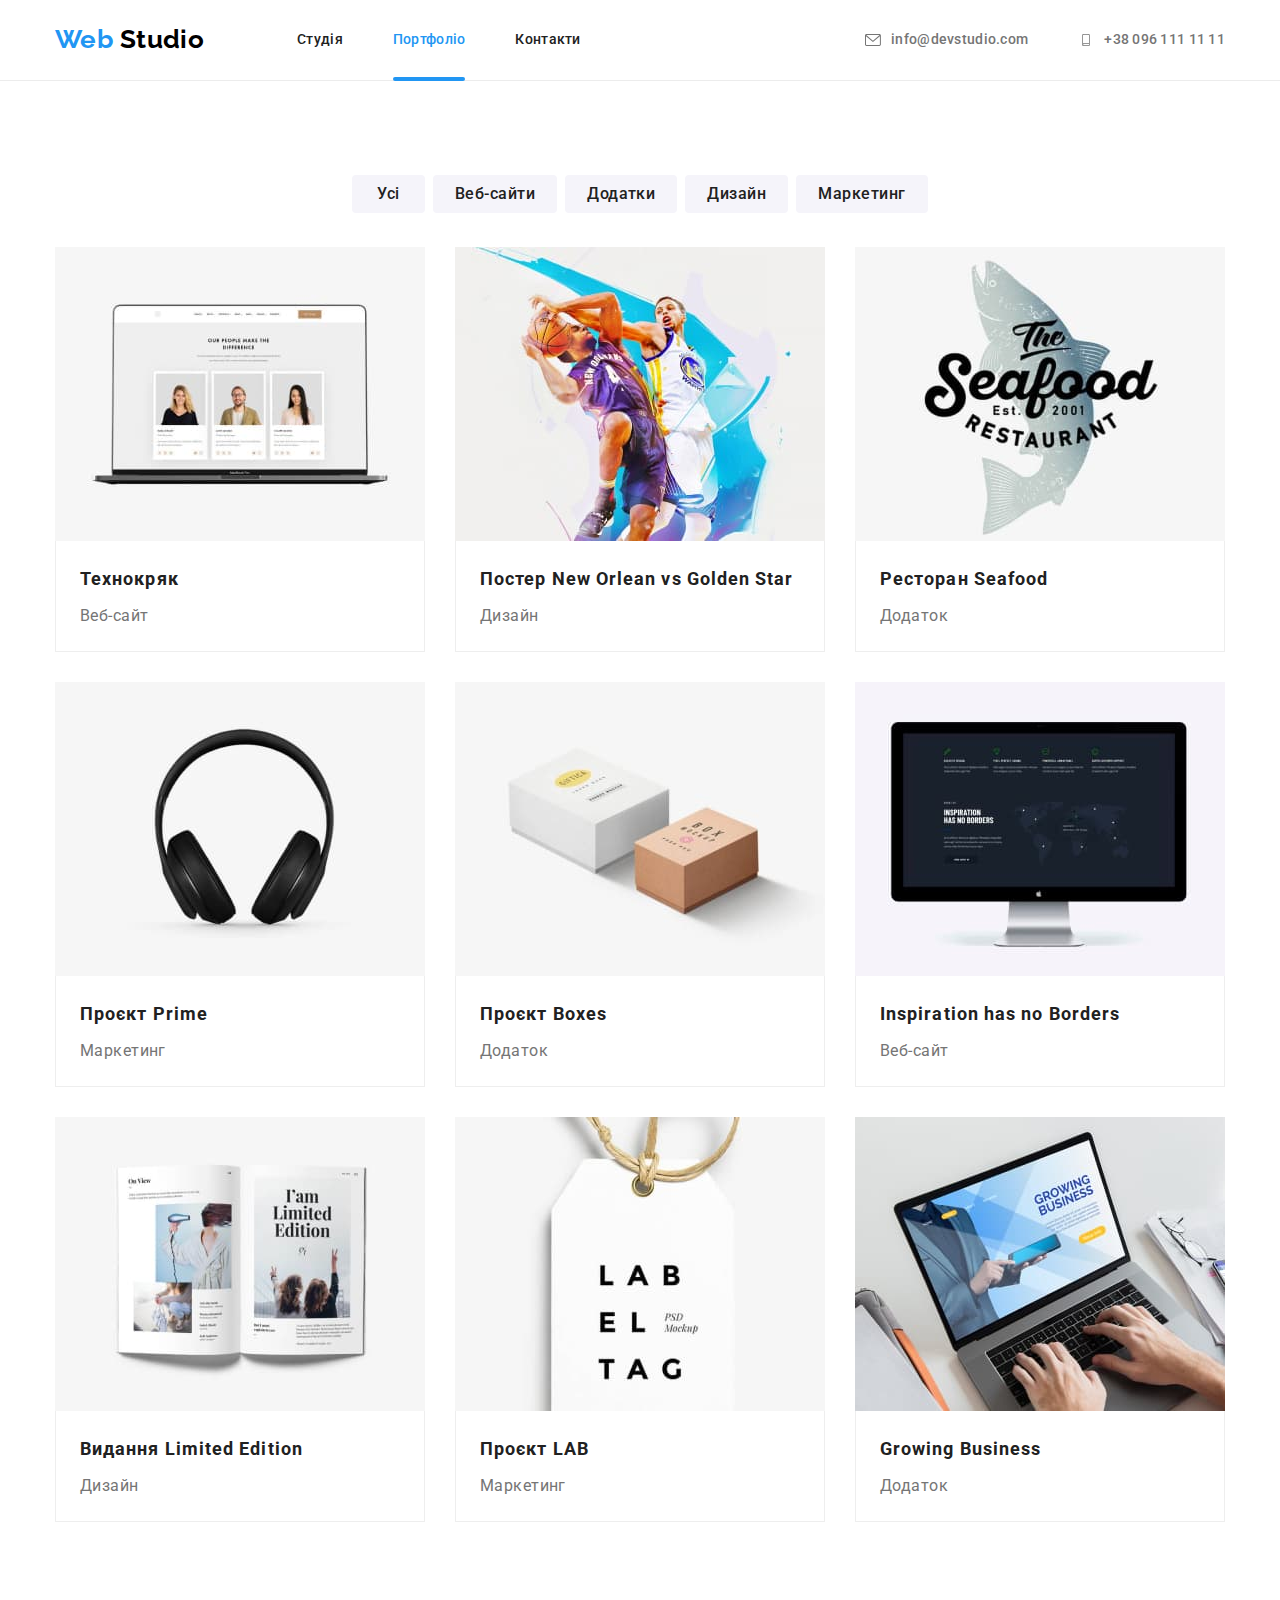
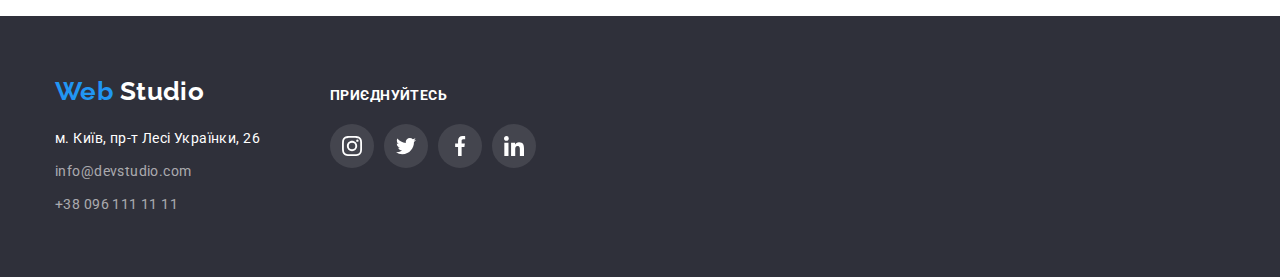
==== portfolio.html @ b71b9fe5 "Додав файли" ====
<!DOCTYPE html>
<html lang="uk">
  <head>
    <meta charset="UTF-8" />
    <meta http-equiv="X-UA-Compatible" content="IE=edge" />
    <meta name="viewport" content="width=device-width, initial-scale=1.0" />
    <title>Portfolio</title>
    <link rel="preconnect" href="https://fonts.googleapis.com" />
    <link rel="preconnect" href="https://fonts.gstatic.com" crossorigin />
    <link
      href="https://fonts.googleapis.com/css2?family=Raleway:wght@700&family=Roboto:wght@400;500;700;900&display=swap"
      rel="stylesheet"
    />
    <link
      rel="stylesheet"
      href="https://cdnjs.cloudflare.com/ajax/libs/modern-normalize/1.1.0/modern-normalize.min.css"
    />
    <link rel="stylesheet" href="./css/styles.css" />
  </head>
  <body>
    <!--Шапка сайту-->
    <header class="main-heder">
      <div class="container">
        <nav class="main-nav">
          <a href="./index.html" class="logo">
            <span class="accent"> Web</span> Studio</a
          >

          <ul class="site-nav list">
            <li class="item"><a href="./index.html" class="link">Студія</a></li>
            <li class="item">
              <a href="./portfolio.html" class="link current link-portfolio"
                >Портфоліо</a
              >
            </li>
            <li class="item"><a href="" class="link">Контакти</a></li>
          </ul>
        </nav>

        <ul class="addres-header list">
          <li class="item">
            <a href="mailto:info@devstudio.com" class="link"
              ><svg class="icon-map icon-heder" width="16" height="12">
                <use href="./images/icons.svg#icon-mail"></use>
              </svg>
              <span>info@devstudio.com</span>
            </a>
          </li>
          <li class="item">
            <a href="tel:+380961111111" class="link"
              ><svg class="icon-phone icon-heder" width="16" height="12">
                <use href="./images/icons.svg#icon-phone"></use>
              </svg>
              <span>+38 096 111 11 11</span>
            </a>
          </li>
        </ul>
      </div>
    </header>
    <!--Портфоліо-->
    <main>
      <section class="portfolio-section section">
        <div class="container">
          <h1 class="visually-hidden">Портфоліо</h1>

          <ul class="portfolio-filter list">
            <li class="item">
              <button type="button" class="button everyone">Усі</button>
            </li>
            <li class="item">
              <button type="button" class="button">Веб-сайти</button>
            </li>
            <li class="item">
              <button type="button" class="button">Додатки</button>
            </li>
            <li class="item">
              <button type="button" class="button">Дизайн</button>
            </li>
            <li class="item">
              <button type="button" class="button">Маркетинг</button>
            </li>
          </ul>

          <ul class="portfolio-list list">
            <li class="item">
              <a href="" class="link portfolio-link">
                <div class="portfolio-overlay">
                  <img
                    class="img-portfolio"
                    src="./images/img-7.jpg"
                    alt="технокряк"
                    width="370"
                  />
                  <p class="overlay-text">
                    Ресурс пропонує комплексні пропозиції з різним рівнем
                    функціоналу та сервісів. Все це дозволить відвідувачу
                    отримати вичерпні відомості про компанію чи приватну особу.
                  </p>
                </div>
                <div class="img-text">
                  <h2 class="project">Технокряк</h2>
                  <p class="text">Веб-сайт</p>
                </div>
              </a>
            </li>

            <li class="item">
              <a href="" class="link portfolio-link">
                <div class="portfolio-overlay">
                  <img
                    class="img-portfolio"
                    src="./images/img-8.jpg"
                    alt="постер"
                    width="370"
                  />
                  <p class="overlay-text">
                    Ресурс пропонує комплексні пропозиції з різним рівнем
                    функціоналу та сервісів. Все це дозволить відвідувачу
                    отримати вичерпні відомості про компанію чи приватну особу.
                  </p>
                </div>
                <div class="img-text">
                  <h2 class="project">Постер New Orlean vs Golden Star</h2>
                  <p class="text">Дизайн</p>
                </div>
              </a>
            </li>
            <li class="item">
              <a href="" class="link portfolio-link">
                <div class="portfolio-overlay">
                  <img
                    class="img-portfolio"
                    src="./images/img-9.jpg"
                    alt="ресторан"
                    width="370"
                  />
                  <p class="overlay-text">
                    Ресурс пропонує комплексні пропозиції з різним рівнем
                    функціоналу та сервісів. Все це дозволить відвідувачу
                    отримати вичерпні відомості про компанію чи приватну особу.
                  </p>
                </div>
                <div class="img-text">
                  <h2 class="project">Ресторан Seafood</h2>
                  <p class="text">Додаток</p>
                </div>
              </a>
            </li>
            <li class="item">
              <a href="" class="link portfolio-link">
                <div class="portfolio-overlay">
                  <img
                    class="img-portfolio"
                    src="./images/img-10.jpg"
                    alt="проект прайм"
                    width="370"
                  />
                  <p class="overlay-text">
                    Ресурс пропонує комплексні пропозиції з різним рівнем
                    функціоналу та сервісів. Все це дозволить відвідувачу
                    отримати вичерпні відомості про компанію чи приватну особу.
                  </p>
                </div>
                <div class="img-text">
                  <h2 class="project">Проєкт Prime</h2>
                  <p class="text">Маркетинг</p>
                </div>
              </a>
            </li>
            <li class="item">
              <a href="" class="link portfolio-link">
                <div class="portfolio-overlay">
                  <img
                    class="img-portfolio"
                    src="./images/img-11.jpg"
                    alt="прєкт бокси"
                    width="370"
                  />
                  <p class="overlay-text">
                    Ресурс пропонує комплексні пропозиції з різним рівнем
                    функціоналу та сервісів. Все це дозволить відвідувачу
                    отримати вичерпні відомості про компанію чи приватну особу.
                  </p>
                </div>
                <div class="img-text">
                  <h2 class="project">Проєкт Boxes</h2>
                  <p class="text">Додаток</p>
                </div>
              </a>
            </li>
            <li class="item">
              <a href="" class="link portfolio-link">
                <div class="portfolio-overlay">
                  <img
                    class="img-portfolio"
                    src="./images/img-12.jpg"
                    alt="натхнення не має кордонів"
                    width="370"
                  />
                  <p class="overlay-text">
                    Ресурс пропонує комплексні пропозиції з різним рівнем
                    функціоналу та сервісів. Все це дозволить відвідувачу
                    отримати вичерпні відомості про компанію чи приватну особу.
                  </p>
                </div>
                <div class="img-text">
                  <h2 class="project">Inspiration has no Borders</h2>
                  <p class="text">Веб-сайт</p>
                </div>
              </a>
            </li>
            <li class="item">
              <a href="" class="link portfolio-link">
                <div class="portfolio-overlay">
                  <img
                    class="img-portfolio"
                    src="./images/img-13.jpg"
                    alt="лімітоване видання"
                    width="370"
                  />
                  <p class="overlay-text">
                    Ресурс пропонує комплексні пропозиції з різним рівнем
                    функціоналу та сервісів. Все це дозволить відвідувачу
                    отримати вичерпні відомості про компанію чи приватну особу.
                  </p>
                </div>
                <div class="img-text">
                  <h2 class="project">Видання Limited Edition</h2>
                  <p class="text">Дизайн</p>
                </div>
              </a>
            </li>
            <li class="item">
              <a href="" class="link portfolio-link">
                <div class="portfolio-overlay">
                  <img
                    class="img-portfolio"
                    src="./images/img-14.jpg"
                    alt="проєкт лаб"
                    width="370"
                  />
                  <p class="overlay-text">
                    Ресурс пропонує комплексні пропозиції з різним рівнем
                    функціоналу та сервісів. Все це дозволить відвідувачу
                    отримати вичерпні відомості про компанію чи приватну особу.
                  </p>
                </div>
                <div class="img-text">
                  <h2 class="project">Проєкт LAB</h2>
                  <p class="text">Маркетинг</p>
                </div>
              </a>
            </li>
            <li class="item">
              <a href="" class="link portfolio-link">
                <div class="portfolio-overlay">
                  <img
                    class="img-portfolio"
                    src="./images/img-15.jpg"
                    alt="зростаючий бізнес"
                    width="370"
                  />
                  <p class="overlay-text">
                    Ресурс пропонує комплексні пропозиції з різним рівнем
                    функціоналу та сервісів. Все це дозволить відвідувачу
                    отримати вичерпні відомості про компанію чи приватну особу.
                  </p>
                </div>
                <div class="img-text">
                  <h2 class="project">Growing Business</h2>
                  <p class="text">Додаток</p>
                </div>
              </a>
            </li>
          </ul>
        </div>
      </section>
    </main>
    <!--Підвал-->
    <footer class="footer">
      <div class="container">
        <div class="">
          <a href="./index.html" class="logo-footer">
            <span class="accent"> Web</span> Studio</a
          >
          <address>
            <ul class="address-footer list">
              <li>
                <a
                  href="https://goo.gl/maps/JW1N6J5ZFGcBBdPn9"
                  target="_blank"
                  rel="noopener noreferrer nofollow"
                  class="map"
                  >м. Київ, пр-т Лесі Українки, 26</a
                >
              </li>
              <li>
                <a href="mailto:info@devstudio.com" class="link mail"
                  >info@devstudio.com</a
                >
              </li>
              <li>
                <a href="tel:+380961111111" class="link">+38 096 111 11 11</a>
              </li>
            </ul>
          </address>
        </div>
        <div class="footer-social">
          <h2 class="footer-titel">приєднуйтесь</h2>
          <ul class="footer-list list">
            <li class="item">
              <a href="" class="social-link">
                <svg class="social-icon" width="20" heigth="20">
                  <use href="./images/icons.svg#icon-instagram"></use>
                </svg>
              </a>
            </li>
            <li class="item">
              <a href="" class="social-link">
                <svg class="social-icon" width="20" heigth="20">
                  <use href="./images/icons.svg#icon-twitter"></use>
                </svg>
              </a>
            </li>
            <li class="item">
              <a href="" class="social-link">
                <svg class="social-icon" width="20" heigth="20">
                  <use href="./images/icons.svg#icon-facebook"></use>
                </svg>
              </a>
            </li>
            <li class="item">
              <a href="" class="social-link">
                <svg class="social-icon" width="20" heigth="20">
                  <use href="./images/icons.svg#icon-linkedin"></use>
                </svg>
              </a>
            </li>
          </ul>
        </div>
      </div>
    </footer>
  </body>
</html>
---- css/styles.css ----
:root {
  --primary-text-color: #757575;
  --title-text-color: #212121;
  --accent-color: #2196f3;
  --hero-title-color: #ffffff;
  --primary-bg-color: #ffffff;
  --button-color: #f5f4fa;
  --primary-button-color: #ffffff;
  --logo-color: #000000;
  --bg-hero-color: #2f303a;
  --bg-futer-color: #2f303a;
  --bg-team-color: #f5f4fa;
  --button-hero: #188ce8;
  --logo-footer-color: #ffffff;
  --link-footer-color: #ffffff99;
  --map-footer-color: #ffffff;
  --bg--button-primary-color: #ffffff;
  --button-hover-focus-color: #ffffff;
  --icons-color: #afb1b8;
  --primary-white-color: #ffffff;
}

h1,
h2,
h3,
p {
  margin: 0;
}

.container {
  width: 1200px;
  padding: 0 15px;
  margin: 0 auto;
}

body {
  background-color: var(--primary-bg-color);
  color: var(--primary-text-color);
  font-family: Roboto, sans-serif;
  letter-spacing: 0.03em;
  font-size: 14px;
}

.list {
  list-style: none;
  padding-left: 0;
  margin: 0;
}

.visually-hidden {
  position: absolute;
  white-space: nowrap;
  width: 1px;
  height: 1px;
  overflow: hidden;
  border: 0;
  padding: 0;
  clip: rect(0 0 0 0);
  clip-path: inset(50%);
  margin: -1px;
}

.main-heder {
  border-bottom: 1px solid #ececec;
}

.main-heder .container {
  display: flex;
  align-items: center;
}

/* logo */

.logo {
  color: var(--logo-color);
  font-family: Raleway, sans-serif;
  font-weight: 700;
  font-size: 26px;
  line-height: 1.19;
  text-decoration: none;
  margin-right: 93px;
  padding-top: 24px;
  padding-bottom: 25px;
  transition: color 250ms cubic-bezier(0.4, 0, 0.2, 1);
}
.logo .accent {
  color: var(--accent-color);
}
.logo:hover,
.logo:focus {
  color: var(--accent-color);
}
.logo-footer {
  color: var(--logo-footer-color);
  font-family: Raleway, sans-serif;
  font-weight: 700;
  font-size: 26px;
  line-height: 1.19;
  text-decoration: none;
  display: inline-block;
  margin-bottom: 20px;
  transition: color 250ms cubic-bezier(0.4, 0, 0.2, 1);
}

.logo-footer .accent {
  color: var(--accent-color);
}

.logo-footer:hover,
.logo-footer:focus {
  color: var(--accent-color);
}

.link-studio::after {
  display: flex;
  content: "";
  width: 100%;
  height: 4px;
  background: #2196f3;
  border-radius: 2px;
  position: absolute;
  bottom: -1px;
}

.link-portfolio::after {
  display: flex;
  content: "";
  width: 100%;
  height: 4px;
  background: #2196f3;
  border-radius: 2px;
  position: absolute;
  bottom: -1px;
}

/* .studio {
  position: relative;
} */

/* site-nav */

.main-nav {
  display: flex;
  align-items: center;
}

.site-nav .item:not(:last-child) {
  margin-right: 50px;
}

.site-nav {
  font-weight: 500;
  line-height: 1.14;
  letter-spacing: 0.02em;
  display: flex;
}
.site-nav .link {
  color: var(--title-text-color);
  text-decoration: none;
  display: block;
  padding-top: 32px;
  padding-bottom: 32px;
  position: relative;
  transition: color 250ms cubic-bezier(0.4, 0, 0.2, 1);
}
.site-nav .link:hover,
.site-nav .link:focus {
  color: var(--accent-color);
  transition: 250ms cubic-bezier(0.4, 0, 0.2, 1);
}

.site-nav .link.current {
  color: var(--accent-color);
}

.addres-header .link:hover .icon-heder,
.addres-header .link:focus .icon-heder {
  fill: var(--accent-color);
}

.icon-heder {
  fill: #757575;
}
.icon-map {
  margin-right: 10px;
}

.icon-phone {
  margin-right: 10px;
}

/* addres-header */

.addres-header .item:not(:last-child) {
  margin-right: 50px;
}

.addres-header {
  font-weight: 500;
  line-height: 1.14;
  letter-spacing: 0.02em;
  display: flex;
  margin-left: auto;
}
.addres-header .link {
  color: var(--primary-text-color);
  text-decoration: none;
  padding-top: 32px;
  padding-bottom: 32px;
  display: flex;
  align-items: center;
  justify-content: center;
  transition: color 250ms cubic-bezier(0.4, 0, 0.2, 1);
}
.addres-header .link:hover,
.addres-header .link:focus {
  color: var(--accent-color);
}

/* section */

.section {
  padding-top: 94px;
  padding-bottom: 94px;
}

.section-title {
  color: var(--title-text-color);
  font-weight: 700;
  font-size: 36px;
  line-height: 1.7;
  text-align: center;
  margin-bottom: 50px;
}

/* hero */

.hero {
  padding: 200px 0;
  max-width: 1600px;
  margin-left: auto;
  margin-right: auto;
  background-color: var(--bg-hero-color);
  background-image: linear-gradient(
      rgba(47, 48, 58, 0.4),
      rgba(47, 48, 58, 0.4)
    ),
    url(../images/hero.jpg);
  background-repeat: no-repeat;
  background-size: cover;
  background-position: center;
  text-align: center;
}
.hero-title {
  color: var(--hero-title-color);
  font-weight: 900;
  font-size: 44px;
  line-height: 1.36;
  text-align: center;
  letter-spacing: 0.06em;
  text-transform: uppercase;
  width: 696px;
  margin-bottom: 30px;
  margin-left: auto;
  margin-right: auto;
}

/* feature-list */

.feature-list {
  display: flex;
  margin-right: -30px;
  /* justify-content: center;
  align-content: center; */
}

.feature-icons {
  display: flex;
  text-align: center;
  align-items: center;
  justify-content: center;
  width: 270px;
  height: 120px;
  /* padding-top: 25px;
  padding-bottom: 25px; */
  margin-bottom: 30px;
  background: #f5f4fa;
  border-radius: 4px;
}

.feature-list .item {
  display: inline-block;
  flex-basis: calc((100% - 90px) / 4);
  margin-right: 30px;
  align-items: center;
  justify-content: center;
}

.feature-list .title {
  color: var(--title-text-color);
  font-weight: 700;
  font-size: 14px;
  line-height: 1.14;
  text-transform: uppercase;
  margin-bottom: 10px;
}

.feature-list .text {
  line-height: 1.71;
}

/* section-work */

.section-work {
  padding-top: 0;
}

.work-list {
  display: flex;
  margin-right: -30px;
}

.work-list .item {
  flex-basis: calc((100% - 60px) / 3);
  margin-right: 30px;
  position: relative;
}

.img-work {
  display: block;
}

.work-list .work-text {
  display: flex;
  color: var(--primary-white-color);
  font-style: normal;
  font-weight: 700;
  font-size: 14px;
  line-height: 1.14;
  text-align: center;
  letter-spacing: 0.03em;
  text-transform: uppercase;
  background: rgba(47, 48, 58, 0.8);
  /* padding-top: 27px;
  padding-bottom: 27px; */
  position: absolute;
  width: 370px;
  height: 70px;
  justify-content: center;
  align-items: center;
  bottom: 0px;
  /* width: 100%; */
}

/* team-list */

.team-list {
  display: flex;
  margin-right: -30px;
}

.team-list .item {
  flex-basis: calc((100% - 90px) / 4);
  margin-right: 30px;
  width: 270px;
  background: var(--primary-bg-color);
  box-shadow: 0px 1px 3px rgba(0, 0, 0, 0.12), 0px 1px 1px rgba(0, 0, 0, 0.14),
    0px 2px 1px rgba(0, 0, 0, 0.2);
  border-radius: 0px 0px 4px 4px;
}

.img-team {
  display: block;
  margin-bottom: 30px;
}

/* .team-text {
  padding: 30px 0;
  background-color: var(--primary-bg-color);
} */

.section-team {
  background-color: var(--bg-team-color);
}
.team-list .title {
  color: var(--title-text-color);
  font-weight: 500;
  font-size: 16px;
  line-height: 1.19;
  text-align: center;
  margin-bottom: 10px;
}

.team-list .text {
  font-size: 16px;
  line-height: 1.19;
  text-align: center;
  margin-bottom: 16px;
}

.team-list .social-item {
  display: flex;
  width: 44px;
  height: 44px;
}

.team-list .social-item:not(:last-child) {
  margin-right: 10px;
}

.team-list .social-link {
  width: 100%;
  height: 100%;
  display: flex;
  align-items: center;
  justify-content: center;
  border-radius: 50%;
  transition: background-color 250ms cubic-bezier(0.4, 0, 0.2, 1);
}

.team-list .social-link:hover,
.team-list .social-link:focus {
  background-color: var(--accent-color);
}

.team-list .social-link:hover .social-icon,
.team-list .social-link:focus .social-icon {
  fill: var(--primary-bg-color);
  cursor: pointer;
}

.team-list .social-icons {
  display: flex;
  justify-content: center;
  padding-bottom: 30px;
}

/* .team-list .social-icons {
  padding-bottom: 30px;
} */

.team-list .social-icon {
  fill: var(--icons-color);
  height: 44px;
  transition: fill 250ms cubic-bezier(0.4, 0, 0.2, 1);
}

/* .team {
  overflow: hidden;
  box-shadow: 0px 1px 3px rgba(0, 0, 0, 0.12), 0px 1px 1px rgba(0, 0, 0, 0.14),
    0px 2px 1px rgba(0, 0, 0, 0.2);
  border-radius: 0px 0px 4px 4px;
} */

/* клієнти */

.clients-list .item {
  list-style: none;
  width: 170px;
  height: 92px;
}

.clients-list {
  display: flex;
  justify-content: center;
  align-content: center;
  margin-right: -30px;
  text-align: center;
}

.clients-list .item {
  flex-basis: calc((100% - 90px) / 4);
  margin-right: 30px;
}

.clients-list .clients-link {
  /* width: 170px;
  height: 92px; */
  width: 100%;
  height: 100%;
  display: flex;
  align-items: center;
  justify-content: center;
  border: 1px solid #afb1b8;
  border-radius: 4px;
  transition: border 250ms cubic-bezier(0.4, 0, 0.2, 1);
}

.clients-list .clients-icon {
  /* display: flex;
  justify-content: center;
  align-items: center;
  margin: 16px 32px; */
  fill: var(--icons-color);
  transition: fill 250ms cubic-bezier(0.4, 0, 0.2, 1);
}

.clients-list .clients-link:hover .clients-icon,
.clients-list .clients-link:focus .clients-icon {
  fill: var(--accent-color);
}

.clients-link:hover,
.clients-link:focus {
  border: 1px solid var(--accent-color);
  /* border-radius: 4px; */
}

/* portfolio-list */

.portfolio-filter .item:not(:last-child) {
  margin-right: 8px;
}

.img-portfolio {
  display: block;
}

.img-text {
  border: 1px solid #eeeeee;
  border-top: none;
  padding: 20px 24px;
}

.portfolio-filter {
  margin-bottom: 34px;
  display: flex;
  justify-content: center;
  align-items: center;
}

.portfolio-list {
  display: flex;
  flex-wrap: wrap;
  /* margin-right: -30px;
  margin-bottom: -30px; */
  gap: 30px;
}

.portfolio-list .link:hover {
  box-shadow: 0px 1px 1px rgba(0, 0, 0, 0.12), 0px 4px 4px rgba(0, 0, 0, 0.06),
    1px 4px 6px rgba(0, 0, 0, 0.16);
}

.portfolio-list .project {
  color: var(--title-text-color);
  font-weight: 700;
  font-size: 18px;
  line-height: 2;
  letter-spacing: 0.06em;
  margin-bottom: 4px;
}

.portfolio-list .text {
  color: var(--primary-text-color);
  font-size: 16px;
  line-height: 1.88;
}

.portfolio-list .link {
  text-decoration: none;
  flex-basis: calc((100% - 60px) / 3);
  display: block;
  transition: box-shadow 250ms cubic-bezier(0.4, 0, 0.2, 1);
}

.portfolio-overlay {
  position: relative;
  overflow: hidden;
}

.portfolio-list .item:hover .overlay-text {
  transform: translateY(0);
}

.overlay-text {
  display: flex;
  font-style: normal;
  font-weight: 400;
  font-size: 18px;
  line-height: 1.56;
  letter-spacing: 0.03em;
  color: #ffffff;
  position: absolute;
  bottom: 0;
  background: rgba(33, 150, 243, 0.9);
  width: 100%;
  height: 100%;
  align-items: center;
  justify-content: center;
  padding: 63px 24px;
  transform: translateY(100%);
  transition: 250ms cubic-bezier(0.4, 0, 0.2, 1);
}

/* button */

.button {
  background-color: var(--button-color);
  color: var(--title-text-color);
  font-family: inherit;
  font-weight: 500;
  font-size: 16px;
  line-height: 1.62;
  text-align: center;
  letter-spacing: 0.03em;
  cursor: pointer;
  border-radius: 4px;
  padding: 6px 22px;
  border: none;
  transition: box-shadow 250ms cubic-bezier(0.4, 0, 0.2, 1);
  transition: background-color 250ms cubic-bezier(0.4, 0, 0.2, 1);
}
.button:hover,
.button:focus {
  color: var(--button-hover-focus-color);
  background-color: var(--accent-color);
  box-shadow: 0px 3px 1px rgba(0, 0, 0, 0.1), 0px 1px 2px rgba(0, 0, 0, 0.08),
    0px 2px 2px rgba(0, 0, 0, 0.12);
}
.button.everyone {
  padding: 6px 25px;
}
.button.primary {
  background-color: var(--accent-color);
  color: var(--primary-button-color);
  font-family: inherit;
  font-weight: 700;
  font-size: 16px;
  line-height: 1.88;
  letter-spacing: 0.06em;
  display: flex;
  align-items: center;
  justify-content: center;
  width: 216px;
  height: 50px;
  margin: 0 auto;
  display: block;
  padding: 0;
  box-shadow: none;
  transition: background-color 250ms cubic-bezier(0.4, 0, 0.2, 1);
}
.button.primary:hover,
.button.primary:focus {
  color: var(--primary-button-color);
  background-color: var(--button-hero);
}

/* footer */

footer .container {
  display: flex;
  align-items: baseline;
}

.footer-social {
  margin-left: 70px;
}

.footer-list {
  display: flex;
}

.footer-list .item {
  width: 44px;
  height: 44px;
}

.footer-list .item:not(:last-child) {
  margin-right: 10px;
}

.footer-list .social-link {
  width: 100%;
  height: 100%;
  display: flex;
  align-items: center;
  justify-content: center;
  border-radius: 50%;
  background: rgba(255, 255, 255, 0.1);
  transition: background-color 250ms cubic-bezier(0.4, 0, 0.2, 1);
}

.footer-list .social-icon {
  fill: var(--logo-footer-color);
  height: 44px;
}

.footer-list .social-link:hover,
.footer-list .social-link:focus {
  background-color: var(--accent-color);
}

.mail {
  margin-bottom: 9px;
  display: block;
}
.footer {
  background-color: var(--bg-futer-color);
  padding-top: 60px;
  padding-bottom: 60px;
}
.address-footer .map {
  font-style: normal;
  color: var(--map-footer-color);
  line-height: 1.71;
  text-decoration: none;
  margin-bottom: 9px;
  display: block;
  transition: color 250ms cubic-bezier(0.4, 0, 0.2, 1);
}
.address-footer .link {
  font-style: normal;
  color: var(--link-footer-color);
  line-height: 1.71;
  text-decoration: none;
  transition: color 250ms cubic-bezier(0.4, 0, 0.2, 1);
}
.address-footer .map:hover,
.address-footer .map:focus {
  color: var(--accent-color);
}
.address-footer .link:hover,
.address-footer .link:focus {
  color: var(--accent-color);
}

.footer-titel {
  color: var(--logo-footer-color);
  font-style: normal;
  font-weight: 700;
  font-size: 14px;
  line-height: 1.14;
  letter-spacing: 0.03em;
  text-transform: uppercase;
  margin-bottom: 20px;
}

.modal {
  width: 528px;
  height: 581px;
  position: absolute;
  top: 50%;
  left: 50%;
  transform: translate(-50%, -50%) rotate(0);
  transition: transform 1000ms linear;
  background: #ffffff;
  box-shadow: 0px 1px 3px rgba(0, 0, 0, 0.12), 0px 1px 1px rgba(0, 0, 0, 0.14),
    0px 2px 1px rgba(0, 0, 0, 0.2);
  border-radius: 4px;
}

.modal .close-sign {
  position: absolute;
  display: flex;
  justify-content: center;
  cursor: pointer;
  align-items: center;
  top: 8px;
  right: 8px;
  width: 30px;
  height: 30px;
  border: 1px solid rgba(0, 0, 0, 0.1);
  border-radius: 50%;
}

.closed {
  height: 30px;
}

.modal-backdrop {
  position: fixed;
  top: 0;
  bottom: 0;
  left: 0;
  right: 0;
  background: rgba(0, 0, 0, 0.2);
  transition: opacity 500ms, visibility 500ms;
}

.modal-backdrop.is-hidden .modal {
  transform: rotate(-180deg);
}

.is-hidden {
  visibility: hidden;
  opacity: 0;
  pointer-events: none;
}
/* колір основногу тексту #212121 */
/* колір вторичного текту #757575 */
/* фон білий #FFFFFF */
/* сірий  #2F303A */
/* акцент #2196F3 */
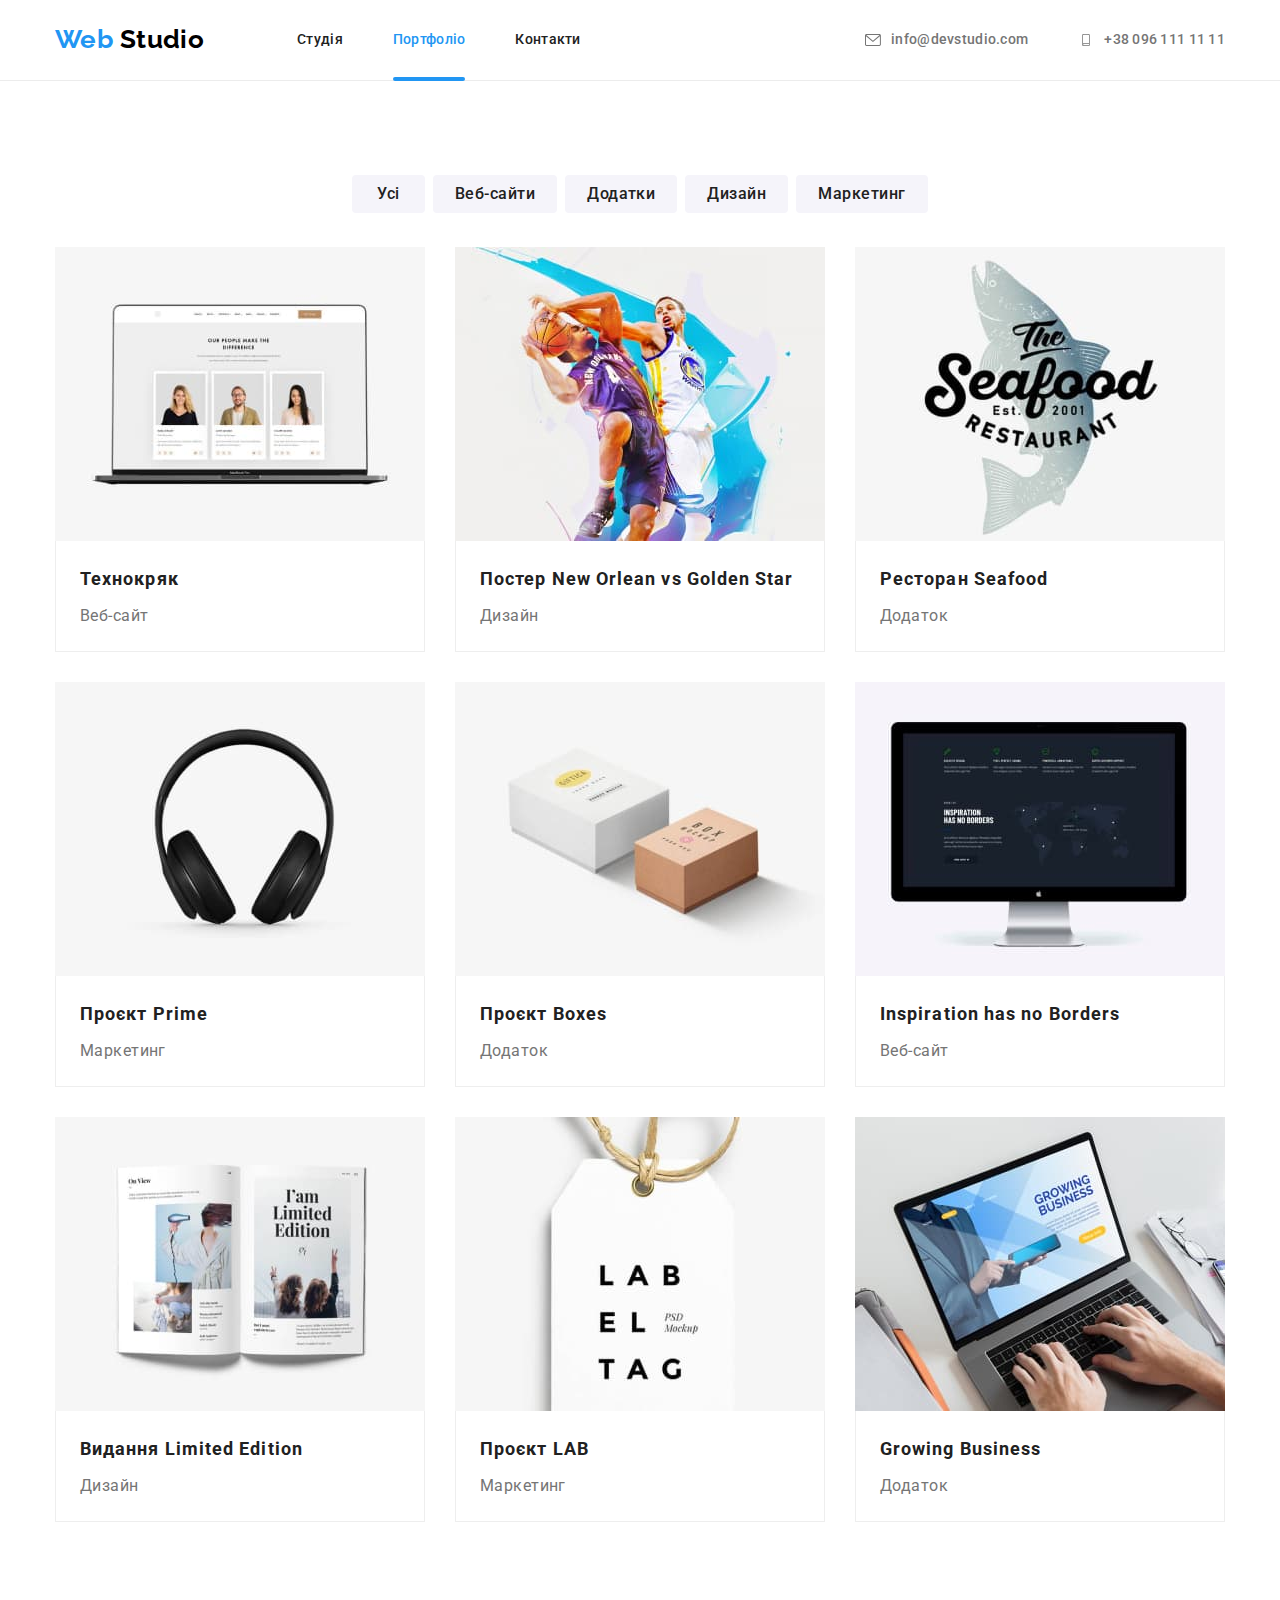
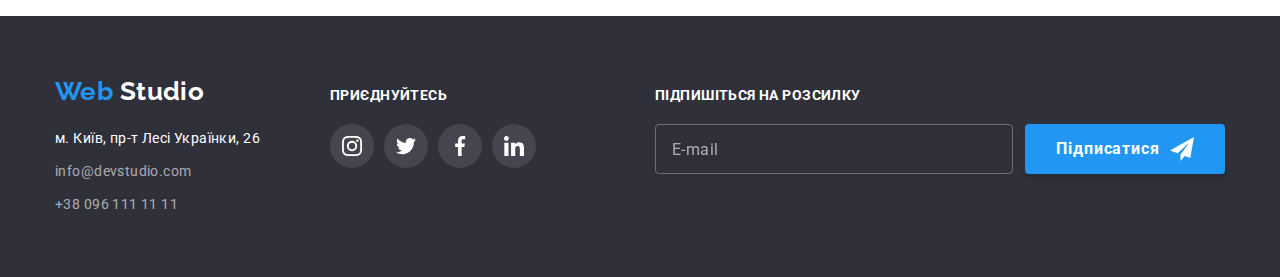
==== commit 9a4e258d: "Доробив форму" ====
--- a/portfolio.html
+++ b/portfolio.html
@@ -338,6 +338,23 @@
             </li>
           </ul>
         </div>
+        <div class="footer-email-input">
+          <p class="footer-email-input-text">Підпишіться на розсилку</p>
+          <form class="footer-form">
+            <input
+              name="e-mail"
+              type="email"
+              placeholder="E-mail"
+              class="footer-input"
+            />
+
+            <button type="submit" class="footer-button">
+              Підписатися<svg class="button-icon" width="24" height="24">
+                <use href="./images/icons.svg#icon-send"></use>
+              </svg>
+            </button>
+          </form>
+        </div>
       </div>
     </footer>
   </body>
--- a/css/styles.css
+++ b/css/styles.css
@@ -635,14 +635,13 @@
   width: 216px;
   height: 50px;
   margin: 0 auto;
-  display: block;
   padding: 0;
   box-shadow: none;
   transition: background-color 250ms cubic-bezier(0.4, 0, 0.2, 1);
 }
 .button.primary:hover,
 .button.primary:focus {
-  color: var(--primary-button-color);
+  /* color: var(--primary-button-color); */
   background-color: var(--button-hero);
 }
 
@@ -734,6 +733,85 @@
   letter-spacing: 0.03em;
   text-transform: uppercase;
   margin-bottom: 20px;
+}
+
+.footer-email-input-text {
+  font-style: normal;
+  font-weight: 700;
+  font-size: 14px;
+  line-height: 1.14;
+  letter-spacing: 0.03em;
+  text-transform: uppercase;
+  margin-bottom: 20px;
+
+  color: #ffffff;
+}
+
+.footer-email-input {
+  margin-left: auto;
+}
+
+.footer-button {
+  font-style: normal;
+  font-weight: 700;
+  font-size: 16px;
+  line-height: 1.88;
+  display: flex;
+  align-items: center;
+  text-align: center;
+  justify-content: center;
+  cursor: pointer;
+  letter-spacing: 0.06em;
+  width: 200px;
+  height: 50px;
+  background: #2196f3;
+  color: #ffffff;
+  box-shadow: 0px 4px 4px rgba(0, 0, 0, 0.15);
+  border-radius: 4px;
+  padding: 0;
+  border: 0;
+  transition: background-color 250ms cubic-bezier(0.4, 0, 0.2, 1);
+}
+
+.footer-button:hover,
+.footer-button:focus {
+  background-color: var(--button-hero);
+}
+
+.footer-form {
+  display: flex;
+}
+
+.footer-input {
+  font-style: normal;
+  font-weight: 400;
+  font-size: 16px;
+  line-height: 1.25;
+  letter-spacing: 0.03em;
+  color: var(--primary-white-color);
+
+  width: 358px;
+  height: 50px;
+  border: 1px solid rgba(255, 255, 255, 0.3);
+  filter: drop-shadow(0px 4px 4px rgba(0, 0, 0, 0.15));
+  border-radius: 4px;
+  background: transparent;
+  outline: none;
+  margin-right: 12px;
+  padding: 15px 16px;
+  transition: border 250ms cubic-bezier(0.4, 0, 0.2, 1);
+}
+
+.footer-input:focus {
+  border: 1px solid var(--accent-color);
+}
+
+.footer-input::placeholder {
+  color: rgba(255, 255, 255, 0.6);
+}
+
+.button-icon {
+  margin-left: 10px;
 }
 
 .modal {
@@ -764,8 +842,8 @@
   border-radius: 50%;
 }
 
-.closed {
-  height: 30px;
+.closed-icon {
+  transition: fill 250ms cubic-bezier(0.4, 0, 0.2, 1);
 }
 
 .modal-backdrop {
@@ -787,8 +865,174 @@
   opacity: 0;
   pointer-events: none;
 }
-/* колір основногу тексту #212121 */
-/* колір вторичного текту #757575 */
-/* фон білий #FFFFFF */
-/* сірий  #2F303A */
-/* акцент #2196F3 */
+
+.close-sign:hover .closed-icon,
+.close-sign:focus .closed-icon {
+  fill: var(--accent-color);
+}
+
+.modal-text {
+  font-style: normal;
+  font-weight: 700;
+  font-size: 20px;
+  line-height: 1.15;
+  text-align: center;
+  letter-spacing: 0.03em;
+  color: #212121;
+  margin-bottom: 12px;
+  padding-top: 40px;
+}
+
+.modal-form {
+  padding-left: 40px;
+  padding-right: 40px;
+}
+
+.modal-input {
+  font-style: normal;
+  font-weight: 400;
+  font-size: 12px;
+  line-height: 1.67;
+  letter-spacing: 0.01em;
+  color: #000000;
+  width: 448px;
+  height: 40px;
+  border: 1px solid rgba(33, 33, 33, 0.2);
+  border-radius: 4px;
+  padding-left: 42px;
+  padding-top: 12px;
+  padding-bottom: 12px;
+  outline: none;
+  transition: border 250ms cubic-bezier(0.4, 0, 0.2, 1);
+}
+
+.input-wrapper {
+  position: relative;
+  margin-bottom: 10px;
+}
+
+.input-icon {
+  position: absolute;
+  left: 12px;
+  top: 50%;
+  transform: translateY(-50%);
+  fill: #212121;
+  transition: fill 250ms cubic-bezier(0.4, 0, 0.2, 1);
+}
+
+.modal-input:focus + .input-icon {
+  fill: var(--accent-color);
+}
+
+.modal-input:focus {
+  border: 1px solid #2196f3;
+}
+
+.modal-button {
+  font-style: normal;
+  font-weight: 700;
+  font-size: 16px;
+  line-height: 1.88;
+  display: flex;
+  justify-content: center;
+  align-items: center;
+  text-align: center;
+  letter-spacing: 0.06em;
+  color: #ffffff;
+  border: none;
+  cursor: pointer;
+  width: 200px;
+  height: 50px;
+  margin: 0 auto;
+  padding: 0;
+  background: #2196f3;
+  border-radius: 4px;
+  box-shadow: 0px 4px 4px rgba(0, 0, 0, 0.15);
+  transition: background-color 250ms cubic-bezier(0.4, 0, 0.2, 1);
+}
+
+.modal-button:hover,
+.modal-button:focus {
+  background-color: var(--button-hero);
+}
+
+.modal-label {
+  display: block;
+  width: 100%;
+  font-style: normal;
+  font-weight: 400;
+  font-size: 12px;
+  line-height: 1.17;
+  letter-spacing: 0.01em;
+  color: #757575;
+  margin-bottom: 4px;
+}
+
+.modal-textarea {
+  font-style: normal;
+  font-weight: 400;
+  font-size: 12px;
+  line-height: 1.67;
+  letter-spacing: 0.01em;
+  color: #000000;
+  width: 100%;
+  height: 120px;
+  border: 1px solid rgba(33, 33, 33, 0.2);
+  border-radius: 4px;
+  outline: none;
+  resize: none;
+  margin-bottom: 20px;
+  padding: 12px 16px;
+  transition: border 250ms cubic-bezier(0.4, 0, 0.2, 1);
+}
+
+.modal-textarea:focus {
+  border: 1px solid var(--accent-color);
+}
+
+.modal-textarea::placeholder {
+  color: rgba(117, 117, 117, 0.5);
+}
+
+.checkbox-text,
+.checkbox-link {
+  font-style: normal;
+  font-weight: 400;
+  font-size: 14px;
+  line-height: 1.71;
+  letter-spacing: 0.03em;
+  color: #757575;
+}
+
+.checkbox-link {
+  text-decoration-skip-ink: none;
+  color: #2196f3;
+}
+
+.checkbox-line {
+  margin-bottom: 30px;
+}
+
+.checkbox-label {
+  display: flex;
+  align-items: center;
+  justify-content: center;
+}
+
+.checkbox-label::before {
+  content: "";
+  display: flex;
+  margin-right: 8px;
+  width: 16px;
+  height: 15px;
+  border: 2px solid #212121;
+  border-radius: 2px;
+}
+
+.checkbox-input:checked + .checkbox-label::before {
+  background-color: #2196f3;
+  border: none;
+  background-image: url(../images/check.svg);
+  background-repeat: no-repeat;
+  background-position: center;
+}
